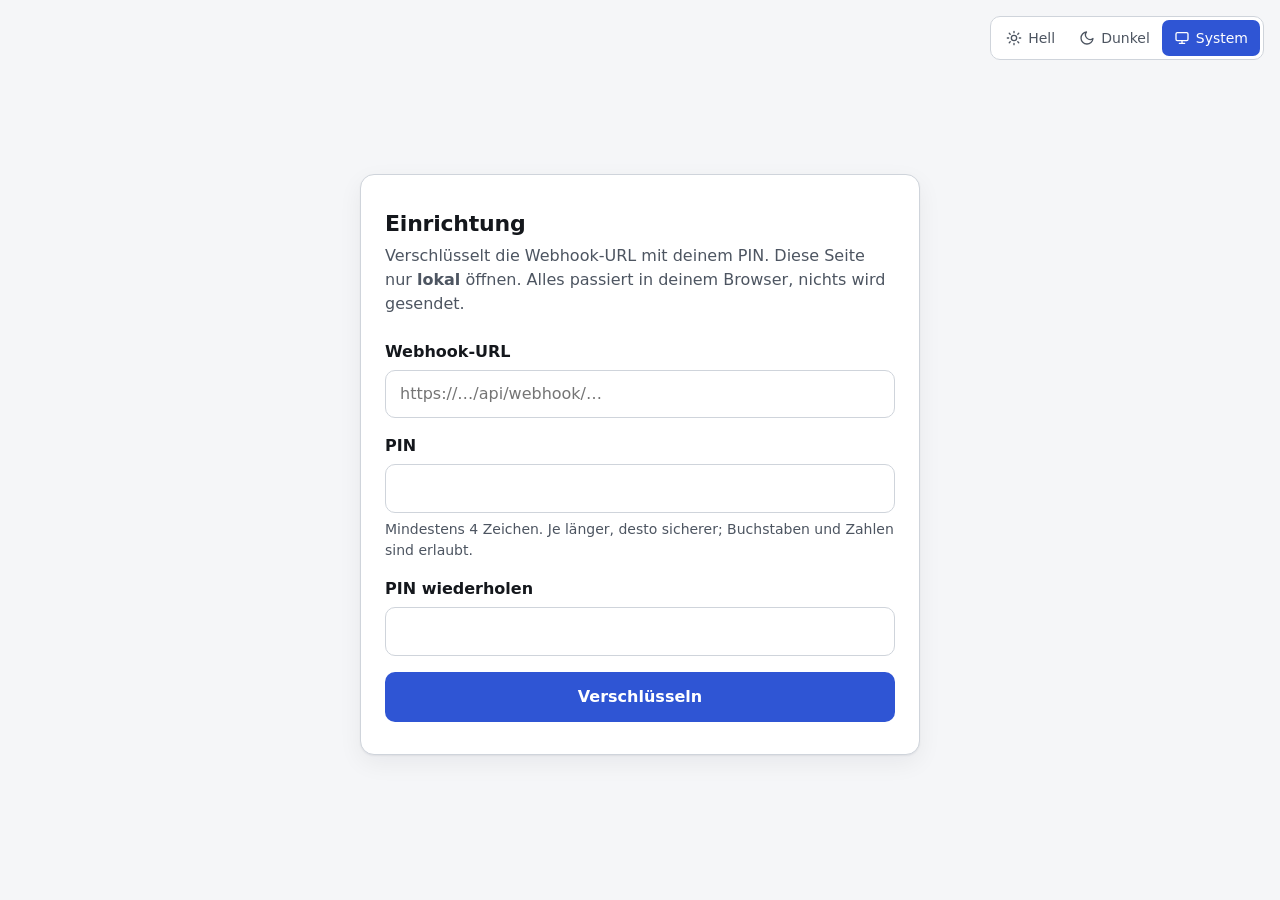
==== setup.html @ d0da7693 "Nachbarschaftshilfe: Home-Assistant-Webhook per PIN auslösen Statische Seite mit PIN-geschützter, AE" ====
<!DOCTYPE html>
<html lang="de">
<head>
<meta charset="UTF-8" />
<meta name="viewport" content="width=device-width, initial-scale=1.0" />
<meta name="robots" content="noindex, nofollow" />
<meta name="color-scheme" content="light dark" />
<title>Einrichtung</title>
<link rel="stylesheet" href="style.css" />
<script src="theme.js"></script>
<script src="setup.js" defer></script>
</head>
<body>
  <header>
    <fieldset class="theme-switch">
      <legend>Farbschema</legend>
      <input type="radio" name="theme" id="theme-light" value="light" />
      <label for="theme-light">
        <svg viewBox="0 0 24 24" fill="none" stroke="currentColor" stroke-width="2" stroke-linecap="round" aria-hidden="true"><circle cx="12" cy="12" r="4"/><path d="M12 2v2M12 20v2M4.9 4.9l1.4 1.4M17.7 17.7l1.4 1.4M2 12h2M20 12h2M4.9 19.1l1.4-1.4M17.7 6.3l1.4-1.4"/></svg>
        <span class="txt">Hell</span>
      </label>
      <input type="radio" name="theme" id="theme-dark" value="dark" />
      <label for="theme-dark">
        <svg viewBox="0 0 24 24" fill="none" stroke="currentColor" stroke-width="2" stroke-linecap="round" stroke-linejoin="round" aria-hidden="true"><path d="M21 12.8A9 9 0 1 1 11.2 3a7 7 0 0 0 9.8 9.8z"/></svg>
        <span class="txt">Dunkel</span>
      </label>
      <input type="radio" name="theme" id="theme-system" value="system" />
      <label for="theme-system">
        <svg viewBox="0 0 24 24" fill="none" stroke="currentColor" stroke-width="2" stroke-linecap="round" stroke-linejoin="round" aria-hidden="true"><rect x="3" y="4" width="18" height="12" rx="2"/><path d="M8 20h8M12 16v4"/></svg>
        <span class="txt">System</span>
      </label>
    </fieldset>
  </header>

  <main>
    <div class="card wide">
      <h1>Einrichtung</h1>
      <p class="lead">Verschlüsselt die Webhook-URL mit deinem PIN. Diese Seite nur
        <strong>lokal</strong> öffnen. Alles passiert in deinem Browser, nichts wird gesendet.</p>

      <form id="setupForm" autocomplete="off">
        <label class="field" for="url">Webhook-URL</label>
        <input class="input" id="url" type="url" required
               placeholder="https://…/api/webhook/…" spellcheck="false" />

        <label class="field" for="pin">PIN</label>
        <input class="input pin" id="pin" type="password" required minlength="4"
               aria-describedby="pinHint" />
        <p class="hint" id="pinHint">Mindestens 4 Zeichen. Je länger, desto sicherer; Buchstaben und Zahlen sind erlaubt.</p>

        <label class="field" for="pin2">PIN wiederholen</label>
        <input class="input pin" id="pin2" type="password" required />

        <button class="btn" id="goBtn" type="submit">Verschlüsseln</button>
      </form>

      <div class="status" id="status" role="status" aria-live="polite">
        <span id="statusIcon"></span>
        <div id="statusText"></div>
      </div>

      <section id="result" class="hidden" aria-labelledby="resultTitle">
        <hr />
        <label class="field" id="resultTitle" for="out">Inhalt für <code>payload.js</code></label>
        <textarea class="input" id="out" readonly spellcheck="false"></textarea>
        <div class="btn-row">
          <button class="btn" id="downloadBtn" type="button">payload.js herunterladen</button>
          <button class="btn secondary" id="copyBtn" type="button">Kopieren</button>
        </div>
      </section>
    </div>
  </main>
</body>
</html>
---- style.css ----
:root {
  --bg: #f5f6f8;
  --surface: #ffffff;
  --text: #14171c;
  --muted: #4d5561;
  --border: #cfd4db;
  --accent: #2f55d4;
  --accent-hover: #2446b8;
  --on-accent: #ffffff;
  --focus: #2f55d4;
  --info-bg: #eaf0ff;   --info-fg: #1d3a9c;   --info-bd: #b4c5f5;
  --ok-bg: #e8f6ee;     --ok-fg: #155c34;     --ok-bd: #a7dbbd;
  --err-bg: #fdecec;    --err-fg: #9b1c1c;    --err-bd: #f1b0b0;
  --shadow: 0 1px 2px rgba(20,23,28,.06), 0 8px 24px rgba(20,23,28,.06);
  color-scheme: light;
}
@media (prefers-color-scheme: dark) {
  :root:not([data-theme="light"]) {
    --bg: #101216;
    --surface: #191c22;
    --text: #e8eaee;
    --muted: #a4abb6;
    --border: #343a44;
    --accent: #8aa2ff;
    --accent-hover: #a5b8ff;
    --on-accent: #0c0f1a;
    --focus: #a5b8ff;
    --info-bg: #1a2240;   --info-fg: #c4d1ff;   --info-bd: #34427a;
    --ok-bg: #122a1d;     --ok-fg: #a8e6c1;     --ok-bd: #25563a;
    --err-bg: #331617;    --err-fg: #ffbcbc;    --err-bd: #6b2a2c;
    --shadow: 0 1px 2px rgba(0,0,0,.4), 0 8px 24px rgba(0,0,0,.3);
    color-scheme: dark;
  }
}
:root[data-theme="dark"] {
  --bg: #101216;
  --surface: #191c22;
  --text: #e8eaee;
  --muted: #a4abb6;
  --border: #343a44;
  --accent: #8aa2ff;
  --accent-hover: #a5b8ff;
  --on-accent: #0c0f1a;
  --focus: #a5b8ff;
  --info-bg: #1a2240;   --info-fg: #c4d1ff;   --info-bd: #34427a;
  --ok-bg: #122a1d;     --ok-fg: #a8e6c1;     --ok-bd: #25563a;
  --err-bg: #331617;    --err-fg: #ffbcbc;    --err-bd: #6b2a2c;
  --shadow: 0 1px 2px rgba(0,0,0,.4), 0 8px 24px rgba(0,0,0,.3);
  color-scheme: dark;
}

* { box-sizing: border-box; }
html { -webkit-text-size-adjust: 100%; }
body {
  margin: 0;
  min-height: 100vh;
  min-height: 100dvh;
  display: flex;
  flex-direction: column;
  font-family: system-ui, -apple-system, "Segoe UI", Roboto, sans-serif;
  font-size: 1rem;
  line-height: 1.5;
  background: var(--bg);
  color: var(--text);
}

header {
  display: flex;
  justify-content: flex-end;
  padding: 16px;
}
main {
  flex: 1;
  display: flex;
  align-items: center;
  justify-content: center;
  padding: 0 16px 48px;
}

.card {
  width: 100%;
  max-width: 400px;
  background: var(--surface);
  border: 1px solid var(--border);
  border-radius: 14px;
  padding: 32px 24px;
  box-shadow: var(--shadow);
}
.card.wide { max-width: 560px; }
h1 {
  margin: 0 0 4px;
  font-size: 1.375rem;
  font-weight: 650;
  letter-spacing: -.01em;
}
.lead {
  margin: 0 0 24px;
  color: var(--muted);
}
.hint {
  margin: -10px 0 16px;
  font-size: .875rem;
  color: var(--muted);
}
code {
  font-family: ui-monospace, "SFMono-Regular", Menlo, Consolas, monospace;
  font-size: .9em;
}

label.field {
  display: block;
  font-weight: 600;
  margin-bottom: 6px;
}
.input {
  display: block;
  width: 100%;
  min-height: 48px;
  padding: 10px 14px;
  margin-bottom: 16px;
  font: inherit;
  color: var(--text);
  background: var(--surface);
  border: 1px solid var(--border);
  border-radius: 10px;
}
.input:disabled { opacity: .6; }
.input[aria-invalid="true"] { border-color: var(--err-fg); }
input.pin {
  font-size: 1.125rem;
  letter-spacing: .15em;
}
textarea.input {
  min-height: 120px;
  resize: vertical;
  font-family: ui-monospace, "SFMono-Regular", Menlo, Consolas, monospace;
  font-size: .8125rem;
  word-break: break-all;
}

.btn {
  width: 100%;
  min-height: 48px;
  padding: 12px 20px;
  font: inherit;
  font-weight: 600;
  color: var(--on-accent);
  background: var(--accent);
  border: 1px solid transparent;
  border-radius: 10px;
  cursor: pointer;
  transition: background-color .15s;
}
.btn:hover:not(:disabled) { background: var(--accent-hover); }
.btn:disabled { opacity: .55; cursor: not-allowed; }
.btn.secondary {
  color: var(--text);
  background: transparent;
  border-color: var(--border);
}
.btn.secondary:hover:not(:disabled) { background: var(--bg); }
.btn-row {
  display: flex;
  flex-wrap: wrap;
  gap: 8px;
}
.btn-row .btn { flex: 1 1 180px; }

:focus-visible {
  outline: 3px solid var(--focus);
  outline-offset: 2px;
}
.input:focus-visible { outline-offset: 0; border-color: var(--focus); }

.hidden { display: none !important; }

hr {
  margin: 28px 0 24px;
  border: 0;
  border-top: 1px solid var(--border);
}

.status {
  display: none;
  align-items: flex-start;
  gap: 10px;
  margin-top: 16px;
  padding: 12px 14px;
  border: 1px solid;
  border-radius: 10px;
  font-size: .9375rem;
}
.status.show { display: flex; }
.status.loading { background: var(--info-bg); color: var(--info-fg); border-color: var(--info-bd); }
.status.success { background: var(--ok-bg);   color: var(--ok-fg);   border-color: var(--ok-bd); }
.status.error   { background: var(--err-bg);  color: var(--err-fg);  border-color: var(--err-bd); }
.status svg { flex: none; width: 20px; height: 20px; margin-top: 1px; }
.spinner { animation: spin .8s linear infinite; }
@keyframes spin { to { transform: rotate(360deg); } }

/* Umschalter für das Farbschema */
.theme-switch {
  display: inline-flex;
  margin: 0;
  padding: 3px;
  border: 1px solid var(--border);
  border-radius: 10px;
  background: var(--surface);
}
.theme-switch legend {
  position: absolute;
  width: 1px; height: 1px;
  overflow: hidden;
  clip: rect(0 0 0 0);
  white-space: nowrap;
}
.theme-switch input {
  position: absolute;
  opacity: 0;
  pointer-events: none;
}
.theme-switch label {
  display: inline-flex;
  align-items: center;
  gap: 6px;
  min-height: 36px;
  padding: 6px 12px;
  border-radius: 7px;
  font-size: .875rem;
  color: var(--muted);
  cursor: pointer;
  user-select: none;
}
.theme-switch label svg { width: 16px; height: 16px; }
.theme-switch input:checked + label {
  background: var(--accent);
  color: var(--on-accent);
}
.theme-switch input:focus-visible + label {
  outline: 3px solid var(--focus);
  outline-offset: 1px;
}
@media (max-width: 380px) {
  .theme-switch .txt { display: none; }
}

@media (prefers-reduced-motion: reduce) {
  *, *::before, *::after { animation-duration: 1.5s !important; transition: none !important; }
}
@media (forced-colors: active) {
  .theme-switch input:checked + label { outline: 2px solid CanvasText; }
}
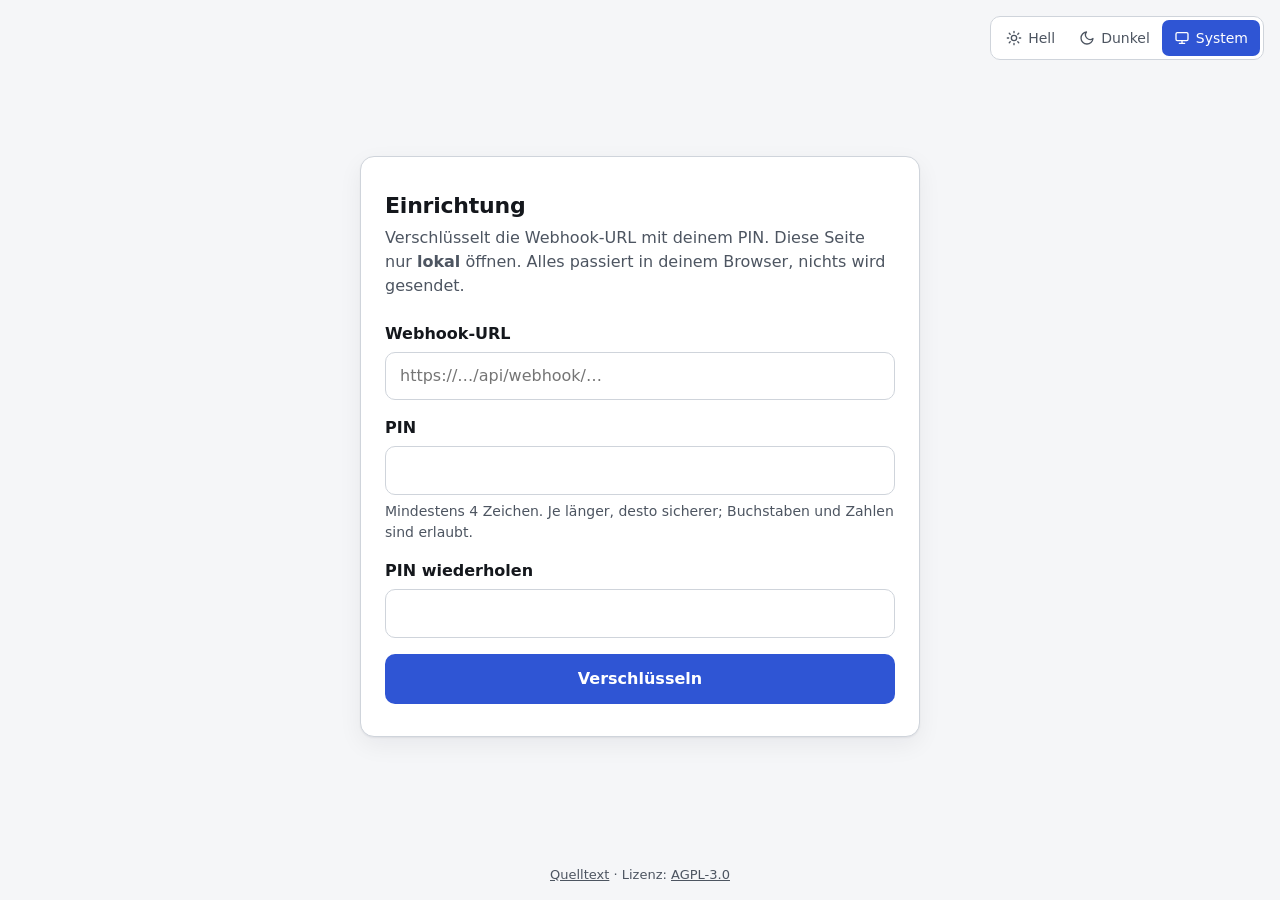
==== commit 864a1725: "Lizenz auf AGPLv3 umstellen und Quelltext-Link ergänzen - LICENSE durch GNU Affero GPL v3 ersetzt - " ====
--- a/setup.html
+++ b/setup.html
@@ -70,5 +70,10 @@
       </section>
     </div>
   </main>
+
+  <footer>
+    <a href="https://github.com/listiges-kaenguru/ha-nachbarschaftshilfe">Quelltext</a>
+    · Lizenz: <a href="https://www.gnu.org/licenses/agpl-3.0.html">AGPL-3.0</a>
+  </footer>
 </body>
 </html>
--- a/style.css
+++ b/style.css
@@ -76,6 +76,14 @@
   justify-content: center;
   padding: 0 16px 48px;
 }
+footer {
+  padding: 0 16px 16px;
+  text-align: center;
+  font-size: .8125rem;
+  color: var(--muted);
+}
+footer a { color: inherit; }
+footer a:hover { color: var(--text); }
 
 .card {
   width: 100%;
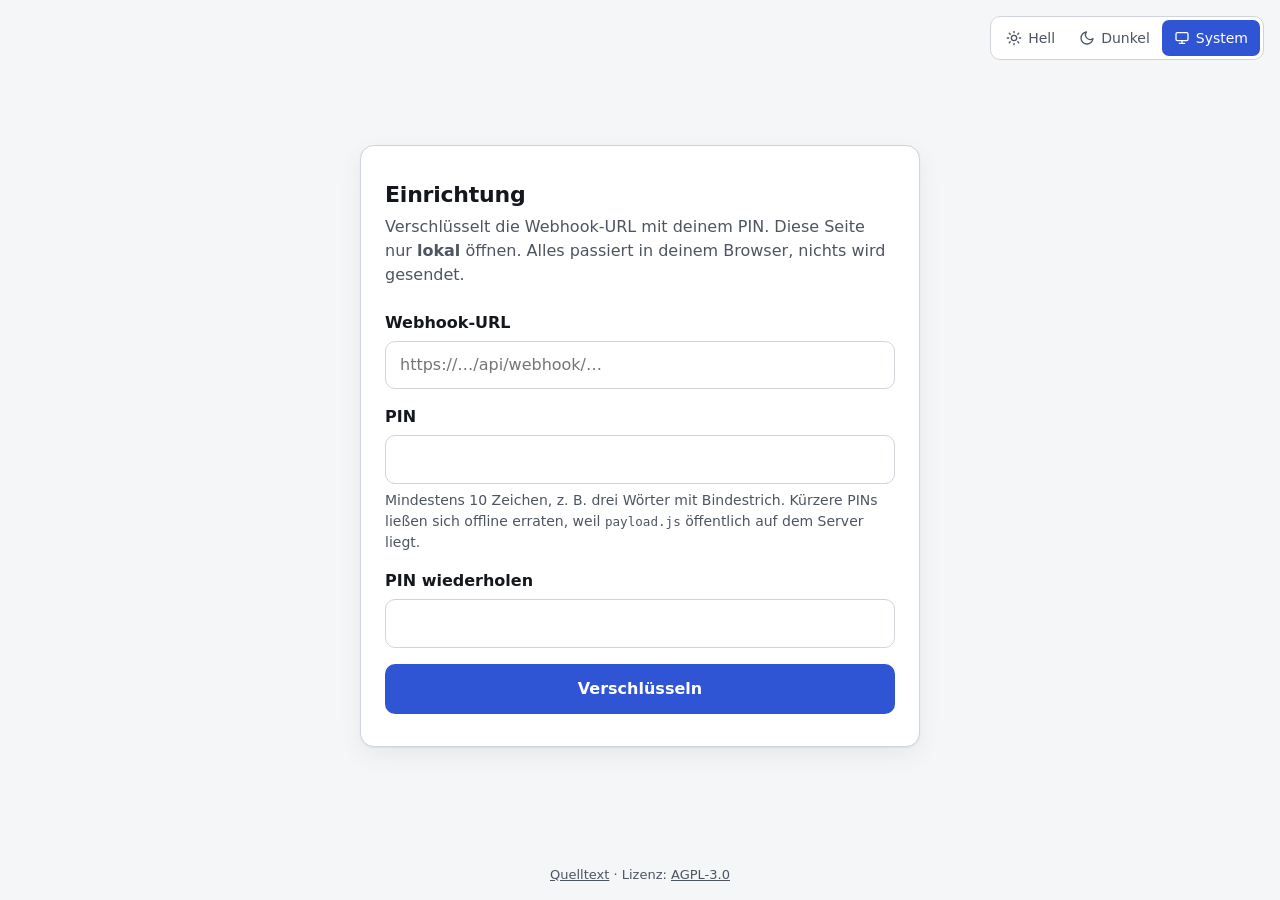
==== commit f95ab508: "PIN mindestens 10 Zeichen; Browsertest für Einrichtung und Auslösen Co-Authored-By: Claude Opus 5.5 " ====
--- a/setup.html
+++ b/setup.html
@@ -44,9 +44,9 @@
                placeholder="https://…/api/webhook/…" spellcheck="false" />
 
         <label class="field" for="pin">PIN</label>
-        <input class="input pin" id="pin" type="password" required minlength="4"
+        <input class="input pin" id="pin" type="password" required minlength="10"
                aria-describedby="pinHint" />
-        <p class="hint" id="pinHint">Mindestens 4 Zeichen. Je länger, desto sicherer; Buchstaben und Zahlen sind erlaubt.</p>
+        <p class="hint" id="pinHint">Mindestens 10 Zeichen, z. B. drei Wörter mit Bindestrich. Kürzere PINs ließen sich offline erraten, weil <code>payload.js</code> öffentlich auf dem Server liegt.</p>
 
         <label class="field" for="pin2">PIN wiederholen</label>
         <input class="input pin" id="pin2" type="password" required />
